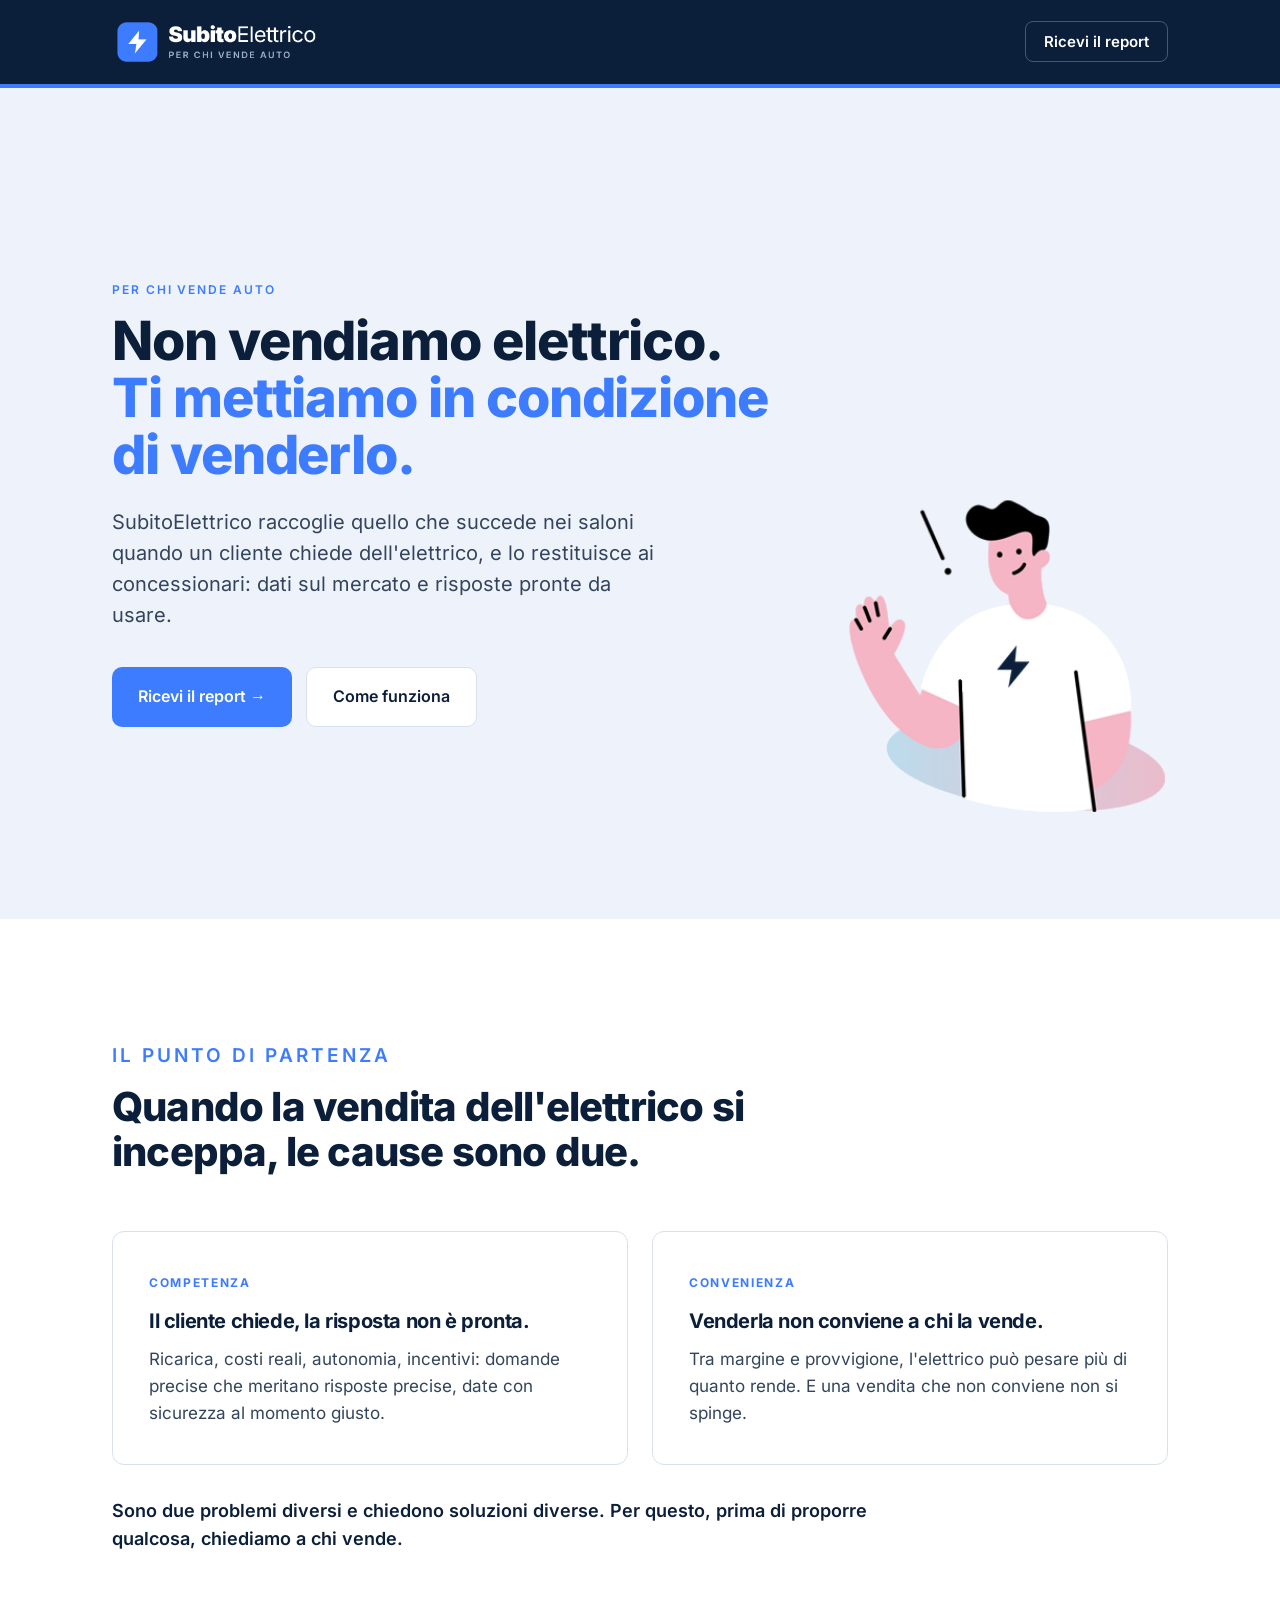
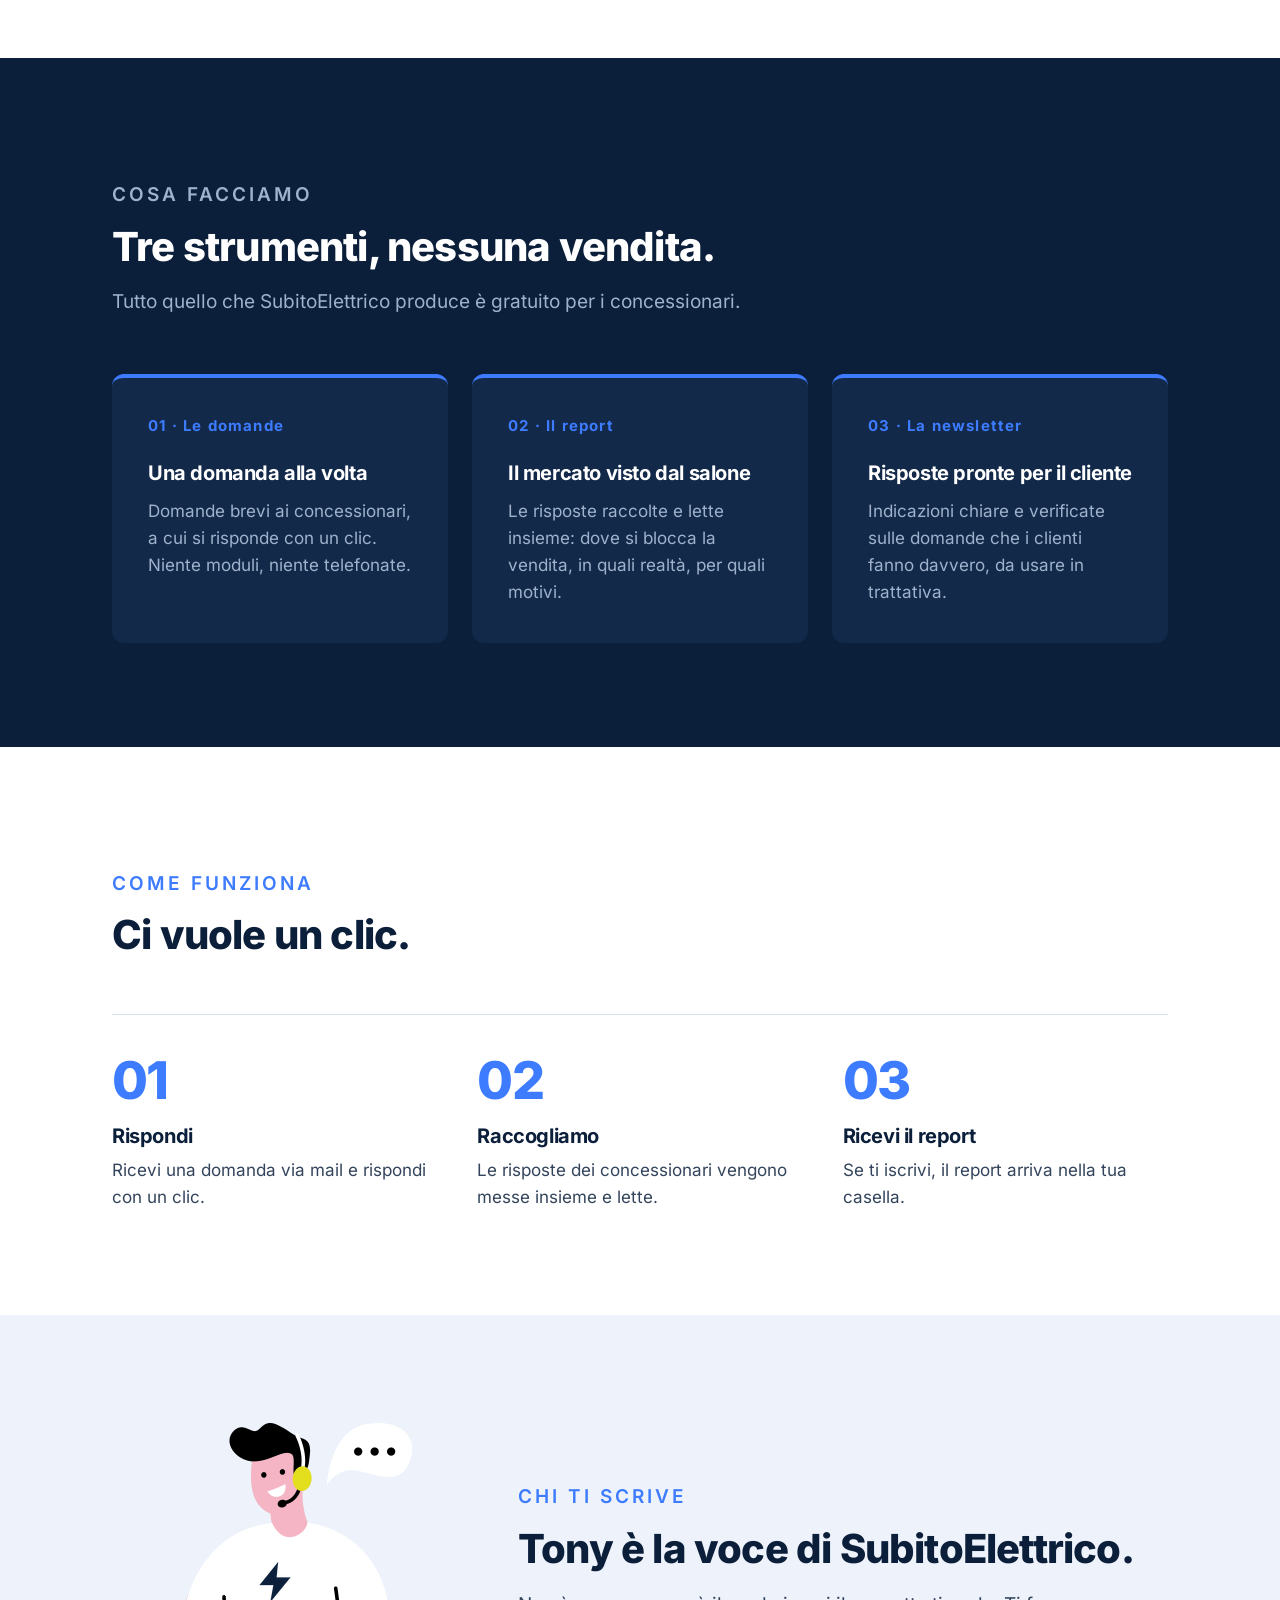
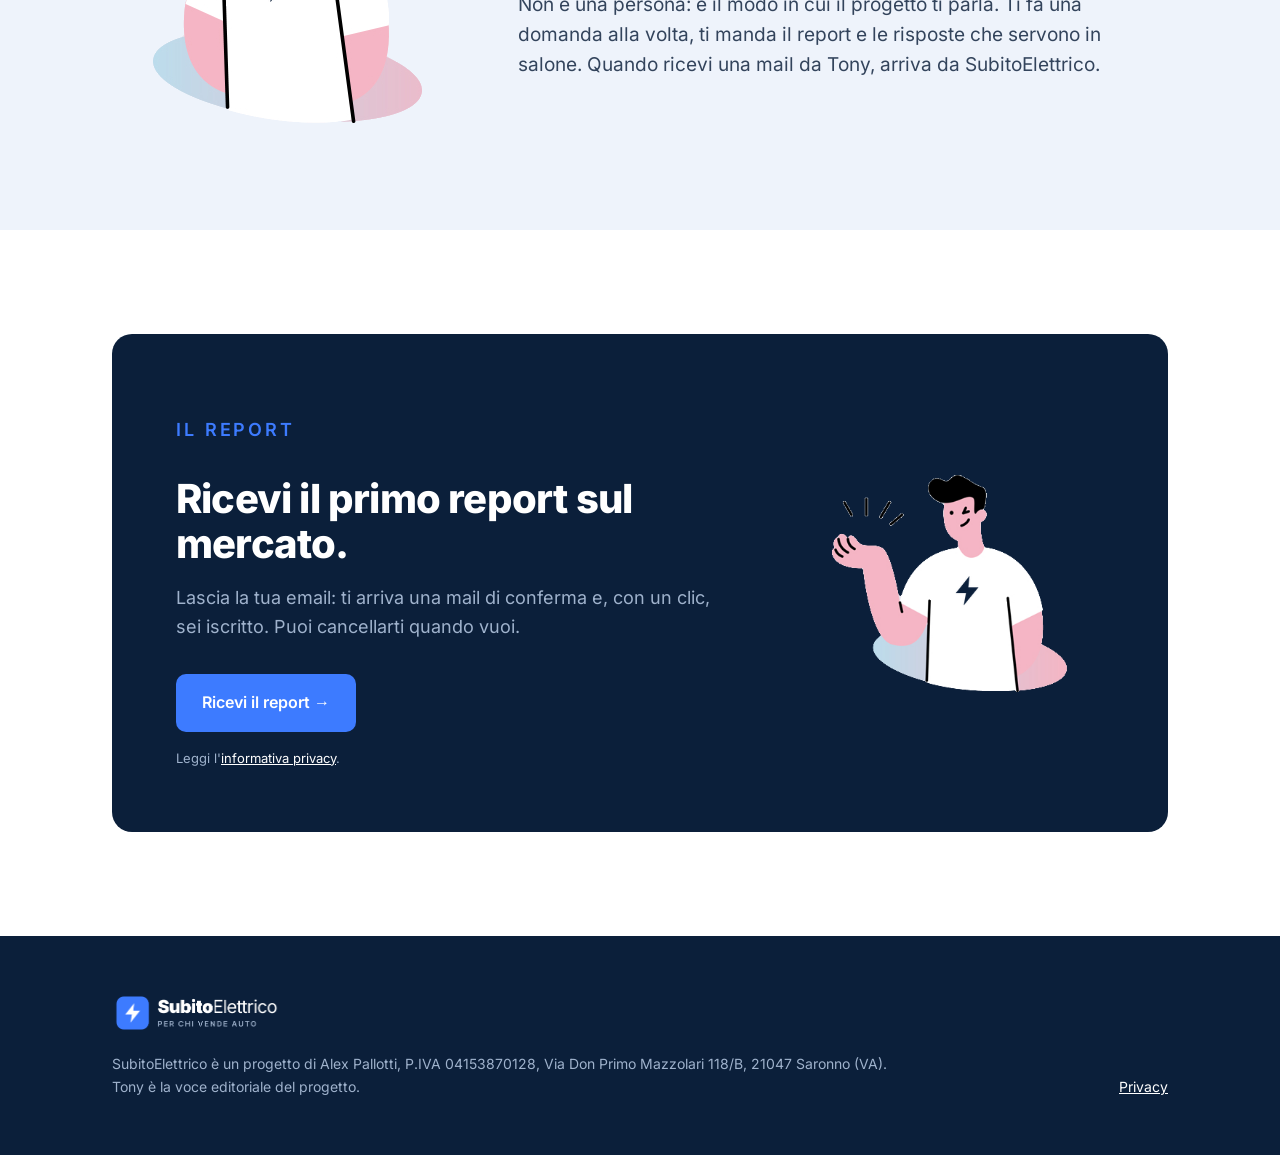
==== index.html @ 3e887863 "Sito vetrina subitoelettrico.it: home e privacy" ====
<!doctype html>
<html lang="it">
<head>
<meta charset="utf-8">
<meta name="viewport" content="width=device-width, initial-scale=1">
<title>SubitoElettrico - Per chi vende auto</title>
<meta name="description" content="SubitoElettrico aiuta i concessionari a vendere l'auto elettrica: report sul mercato costruiti con le risposte di chi vende e risposte pronte da dare al cliente.">
<meta property="og:title" content="SubitoElettrico - Per chi vende auto">
<meta property="og:description" content="Non vendiamo elettrico. Ti mettiamo in condizione di venderlo.">
<meta property="og:type" content="website">
<meta property="og:url" content="https://subitoelettrico.it/">
<meta property="og:locale" content="it_IT">
<link rel="canonical" href="https://subitoelettrico.it/">
<link rel="icon" href="assets/img/favicon.svg" type="image/svg+xml">
<link rel="preload" href="assets/fonts/inter-latin-var.woff2" as="font" type="font/woff2" crossorigin>
<link rel="stylesheet" href="assets/style.css">
</head>
<body>

<header class="site-header">
  <div class="wrap">
    <a href="./" aria-label="SubitoElettrico, home"><img src="assets/img/logo-subitoelettrico.png" alt="SubitoElettrico - per chi vende auto" width="231" height="56"></a>
    <nav><a href="#report">Ricevi il report</a></nav>
  </div>
</header>

<main>

<section class="hero" aria-labelledby="hero-title">
  <div class="wrap">
    <div class="hero-copy">
      <p class="eyebrow">Per chi vende auto</p>
      <h1 id="hero-title">Non vendiamo elettrico.<br><span class="accent">Ti mettiamo in condizione di venderlo.</span></h1>
      <p class="lead">SubitoElettrico raccoglie quello che succede nei saloni quando un cliente chiede dell'elettrico, e lo restituisce ai concessionari: dati sul mercato e risposte pronte da usare.</p>
      <div class="actions">
        <a class="btn btn-primary" href="#report">Ricevi il report &rarr;</a>
        <a class="btn btn-ghost" href="#come-funziona">Come funziona</a>
      </div>
    </div>
    <img class="hero-tony" src="assets/img/tony-benvenuto.png" alt="Tony, la voce di SubitoElettrico, saluta" width="309" height="305">
  </div>
</section>

<section aria-labelledby="problema-title">
  <div class="wrap">
    <div class="section-head">
      <p class="eyebrow">Il punto di partenza</p>
      <h2 id="problema-title">Quando la vendita dell'elettrico si inceppa, le cause sono due.</h2>
    </div>
    <div class="grid-2">
      <article class="card">
        <span class="tag">Competenza</span>
        <h3>Il cliente chiede, la risposta non è pronta.</h3>
        <p>Ricarica, costi reali, autonomia, incentivi: domande precise che meritano risposte precise, date con sicurezza al momento giusto.</p>
      </article>
      <article class="card">
        <span class="tag">Convenienza</span>
        <h3>Venderla non conviene a chi la vende.</h3>
        <p>Tra margine e provvigione, l'elettrico può pesare più di quanto rende. E una vendita che non conviene non si spinge.</p>
      </article>
    </div>
    <p class="note">Sono due problemi diversi e chiedono soluzioni diverse. Per questo, prima di proporre qualcosa, chiediamo a chi vende.</p>
  </div>
</section>

<section class="dark" aria-labelledby="cosa-title">
  <div class="wrap">
    <div class="section-head">
      <p class="eyebrow">Cosa facciamo</p>
      <h2 id="cosa-title">Tre strumenti, nessuna vendita.</h2>
      <p>Tutto quello che SubitoElettrico produce è gratuito per i concessionari.</p>
    </div>
    <div class="grid-3">
      <article class="feature">
        <div class="num">01 &middot; Le domande</div>
        <h3>Una domanda alla volta</h3>
        <p>Domande brevi ai concessionari, a cui si risponde con un clic. Niente moduli, niente telefonate.</p>
      </article>
      <article class="feature">
        <div class="num">02 &middot; Il report</div>
        <h3>Il mercato visto dal salone</h3>
        <p>Le risposte raccolte e lette insieme: dove si blocca la vendita, in quali realtà, per quali motivi.</p>
      </article>
      <article class="feature">
        <div class="num">03 &middot; La newsletter</div>
        <h3>Risposte pronte per il cliente</h3>
        <p>Indicazioni chiare e verificate sulle domande che i clienti fanno davvero, da usare in trattativa.</p>
      </article>
    </div>
  </div>
</section>

<section id="come-funziona" aria-labelledby="come-title">
  <div class="wrap">
    <div class="section-head">
      <p class="eyebrow">Come funziona</p>
      <h2 id="come-title">Ci vuole un clic.</h2>
    </div>
    <div class="steps">
      <div class="step"><div class="n">01</div><h3>Rispondi</h3><p>Ricevi una domanda via mail e rispondi con un clic.</p></div>
      <div class="step"><div class="n">02</div><h3>Raccogliamo</h3><p>Le risposte dei concessionari vengono messe insieme e lette.</p></div>
      <div class="step"><div class="n">03</div><h3>Ricevi il report</h3><p>Se ti iscrivi, il report arriva nella tua casella.</p></div>
    </div>
  </div>
</section>

<section class="tony" aria-labelledby="tony-title">
  <div class="wrap">
    <img src="assets/img/tony-help.png" alt="Tony con la cuffia, pronto a rispondere" width="276" height="307">
    <div>
      <p class="eyebrow">Chi ti scrive</p>
      <h2 id="tony-title">Tony è la voce di SubitoElettrico.</h2>
      <p>Non è una persona: è il modo in cui il progetto ti parla. Ti fa una domanda alla volta, ti manda il report e le risposte che servono in salone. Quando ricevi una mail da Tony, arriva da SubitoElettrico.</p>
    </div>
  </div>
</section>

<section id="report" class="cta" aria-labelledby="cta-title">
  <div class="wrap">
    <div class="cta-box">
      <div>
        <p class="eyebrow">Il report</p>
        <h2 id="cta-title">Ricevi il primo report sul mercato.</h2>
        <p>Lascia la tua email: ti arriva una mail di conferma e, con un clic, sei iscritto. Puoi cancellarti quando vuoi.</p>
        <a class="btn btn-primary" href="https://e0fe6896.sibforms.com/serve/[base64]" rel="noopener">Ricevi il report &rarr;</a>
        <p class="small">Leggi l'<a href="privacy/">informativa privacy</a>.</p>
      </div>
      <img src="assets/img/tony-dare.png" alt="Tony consegna il report" width="330" height="305">
    </div>
  </div>
</section>

</main>

<footer class="site-footer">
  <div class="wrap">
    <div>
      <img src="assets/img/logo-subitoelettrico.png" alt="SubitoElettrico" width="231" height="56">
      <p>SubitoElettrico è un progetto di Alex Pallotti, P.IVA 04153870128, Via Don Primo Mazzolari 118/B, 21047 Saronno (VA).<br>Tony è la voce editoriale del progetto.</p>
    </div>
    <nav aria-label="Note legali"><a href="privacy/">Privacy</a></nav>
  </div>
</footer>

</body>
</html>
---- assets/style.css ----
@font-face{font-family:"Inter";src:url("fonts/inter-latin-var.woff2") format("woff2");font-weight:100 900;font-style:normal;font-display:swap}
:root{
  --navy:#0B1F3A;--navy-2:#13294A;--blue:#3D7BFF;--blue-soft:#EEF3FB;--ink:#0B1F3A;--text:#33445C;--muted:#5E6F86;--line:#D9E1EC;--bg:#FFFFFF;--on-dark:#9FB2CC;
  --max:1120px;--r:12px
}
*{box-sizing:border-box}
html{scroll-behavior:smooth}
body{margin:0;background:var(--bg);color:var(--text);font-family:Inter,-apple-system,"Segoe UI",Helvetica,Arial,sans-serif;font-size:17px;line-height:1.6;-webkit-font-smoothing:antialiased}
img{max-width:100%;height:auto;display:block}
a{color:inherit}
.wrap{max-width:var(--max);margin:0 auto;padding:0 32px}
.eyebrow{font-size:12px;font-weight:600;letter-spacing:.16em;text-transform:uppercase;color:var(--blue);margin:0 0 14px}
h1,h2,h3{color:var(--ink);margin:0;letter-spacing:-.02em}
h1{font-size:clamp(34px,4.4vw,54px);line-height:1.05;font-weight:800}
h2{font-size:clamp(28px,3.4vw,40px);line-height:1.12;font-weight:800}
h3{font-size:20px;line-height:1.3;font-weight:700}
p{margin:0}
.btn{display:inline-flex;align-items:center;gap:10px;padding:16px 26px;border-radius:10px;font-weight:600;font-size:16px;text-decoration:none;transition:transform .15s ease,background .15s ease}
.btn:hover{transform:translateY(-1px)}
.btn-primary{background:var(--blue);color:#fff}
.btn-primary:hover{background:#2F6BF0}
.btn-ghost{color:var(--ink);border:1px solid var(--line);background:#fff}
.btn:focus-visible,a:focus-visible{outline:3px solid var(--blue);outline-offset:3px}

/* header */
.site-header{background:var(--navy);border-bottom:4px solid var(--blue)}
.site-header .wrap{display:flex;align-items:center;justify-content:space-between;height:84px}
.site-header img{width:210px}
.site-header nav a{color:#fff;text-decoration:none;font-size:15px;font-weight:600;padding:10px 18px;border:1px solid rgba(255,255,255,.25);border-radius:8px}
.site-header nav a:hover{border-color:#fff}

/* hero */
.hero{background:var(--blue-soft);overflow:hidden}
.hero .wrap{display:grid;grid-template-columns:1.5fr .7fr;align-items:end;gap:40px;padding-top:88px}
.hero-copy{padding-bottom:88px}
.hero h1 .accent{color:var(--blue)}
.hero .lead{font-size:20px;line-height:1.55;color:var(--text);max-width:560px;margin:24px 0 36px}
.hero .actions{display:flex;gap:14px;flex-wrap:wrap}
.hero-tony{justify-self:center;width:100%;max-width:330px}

/* sections */
section{padding:104px 0}
.section-head{max-width:700px;margin-bottom:56px}
.section-head p{margin-top:18px;font-size:19px}

/* problema */
.grid-2{display:grid;grid-template-columns:1fr 1fr;gap:24px}
.card{border:1px solid var(--line);border-radius:var(--r);padding:36px;background:#fff}
.card .tag{display:inline-block;font-size:12px;font-weight:700;letter-spacing:.14em;text-transform:uppercase;color:var(--blue);margin-bottom:16px}
.card h3{margin-bottom:12px}
.note{margin-top:32px;font-size:18px;color:var(--ink);font-weight:600;max-width:760px}

/* cosa facciamo */
.dark{background:var(--navy);color:var(--on-dark)}
.dark h2,.dark h3{color:#fff}
.dark .section-head p{color:var(--on-dark)}
.grid-3{display:grid;grid-template-columns:repeat(3,1fr);gap:24px}
.feature{background:var(--navy-2);border-radius:var(--r);padding:36px;border-top:4px solid var(--blue)}
.feature .num{font-size:15px;font-weight:700;color:var(--blue);margin-bottom:22px;letter-spacing:.08em}
.feature h3{margin-bottom:12px}

/* come funziona */
.steps{display:grid;grid-template-columns:repeat(3,1fr);gap:40px;border-top:1px solid var(--line);padding-top:40px}
.step .n{font-size:52px;line-height:1;font-weight:800;color:var(--blue);letter-spacing:-.03em;margin-bottom:16px}
.step h3{margin-bottom:8px}

/* tony */
.tony{background:var(--blue-soft)}
.tony .wrap{display:grid;grid-template-columns:.7fr 1.3fr;gap:56px;align-items:center}
.tony img{max-width:300px;justify-self:center}
.tony p{font-size:19px;margin-top:18px;max-width:620px}

/* cta */
.cta{text-align:left}
.cta-box{background:var(--navy);border-radius:20px;padding:64px;display:grid;grid-template-columns:1.3fr .7fr;gap:40px;align-items:center;color:var(--on-dark)}
.cta-box h2{color:#fff}
.cta-box p{margin:18px 0 32px;font-size:18px;max-width:560px}
.cta-box .small{font-size:13px;margin:16px 0 0}
.cta-box .small a{color:#fff}
.cta-box img{max-width:240px;justify-self:center}

/* footer */
.site-footer{background:var(--navy);color:var(--on-dark);font-size:14px;line-height:1.7;padding:56px 0}
.site-footer .wrap{display:grid;grid-template-columns:1fr auto;gap:32px;align-items:end}
.site-footer img{width:170px;margin-bottom:18px}
.site-footer a{color:#fff}
.site-footer nav{display:flex;gap:22px}

/* privacy page */
.legal{padding:72px 0 104px}
.legal .wrap{max-width:780px}
.legal h1{font-size:clamp(32px,4vw,44px);margin-bottom:28px}
.legal h2{font-size:22px;margin:40px 0 12px}
.legal p,.legal li{margin:0 0 12px}

@media (max-width:900px){
  .wrap{padding:0 22px}
  section{padding:72px 0}
  .hero .wrap{grid-template-columns:1fr;padding-top:56px;gap:8px}
  .hero-copy{padding-bottom:16px}
  .hero-tony{max-width:220px}
  .grid-2,.grid-3,.steps{grid-template-columns:1fr}
  .tony .wrap{grid-template-columns:1fr;gap:24px}
  .tony img{max-width:200px}
  .cta-box{grid-template-columns:1fr;padding:40px 28px}
  .cta-box img{display:none}
  .site-header .wrap{height:72px}
  .site-header img{width:170px}
  .site-footer .wrap{grid-template-columns:1fr}
}
@media (max-width:420px){
  .site-header nav a{padding:8px 12px;font-size:14px}
  .site-header img{width:150px}
}
@media (prefers-reduced-motion:reduce){html{scroll-behavior:auto}.btn{transition:none}}
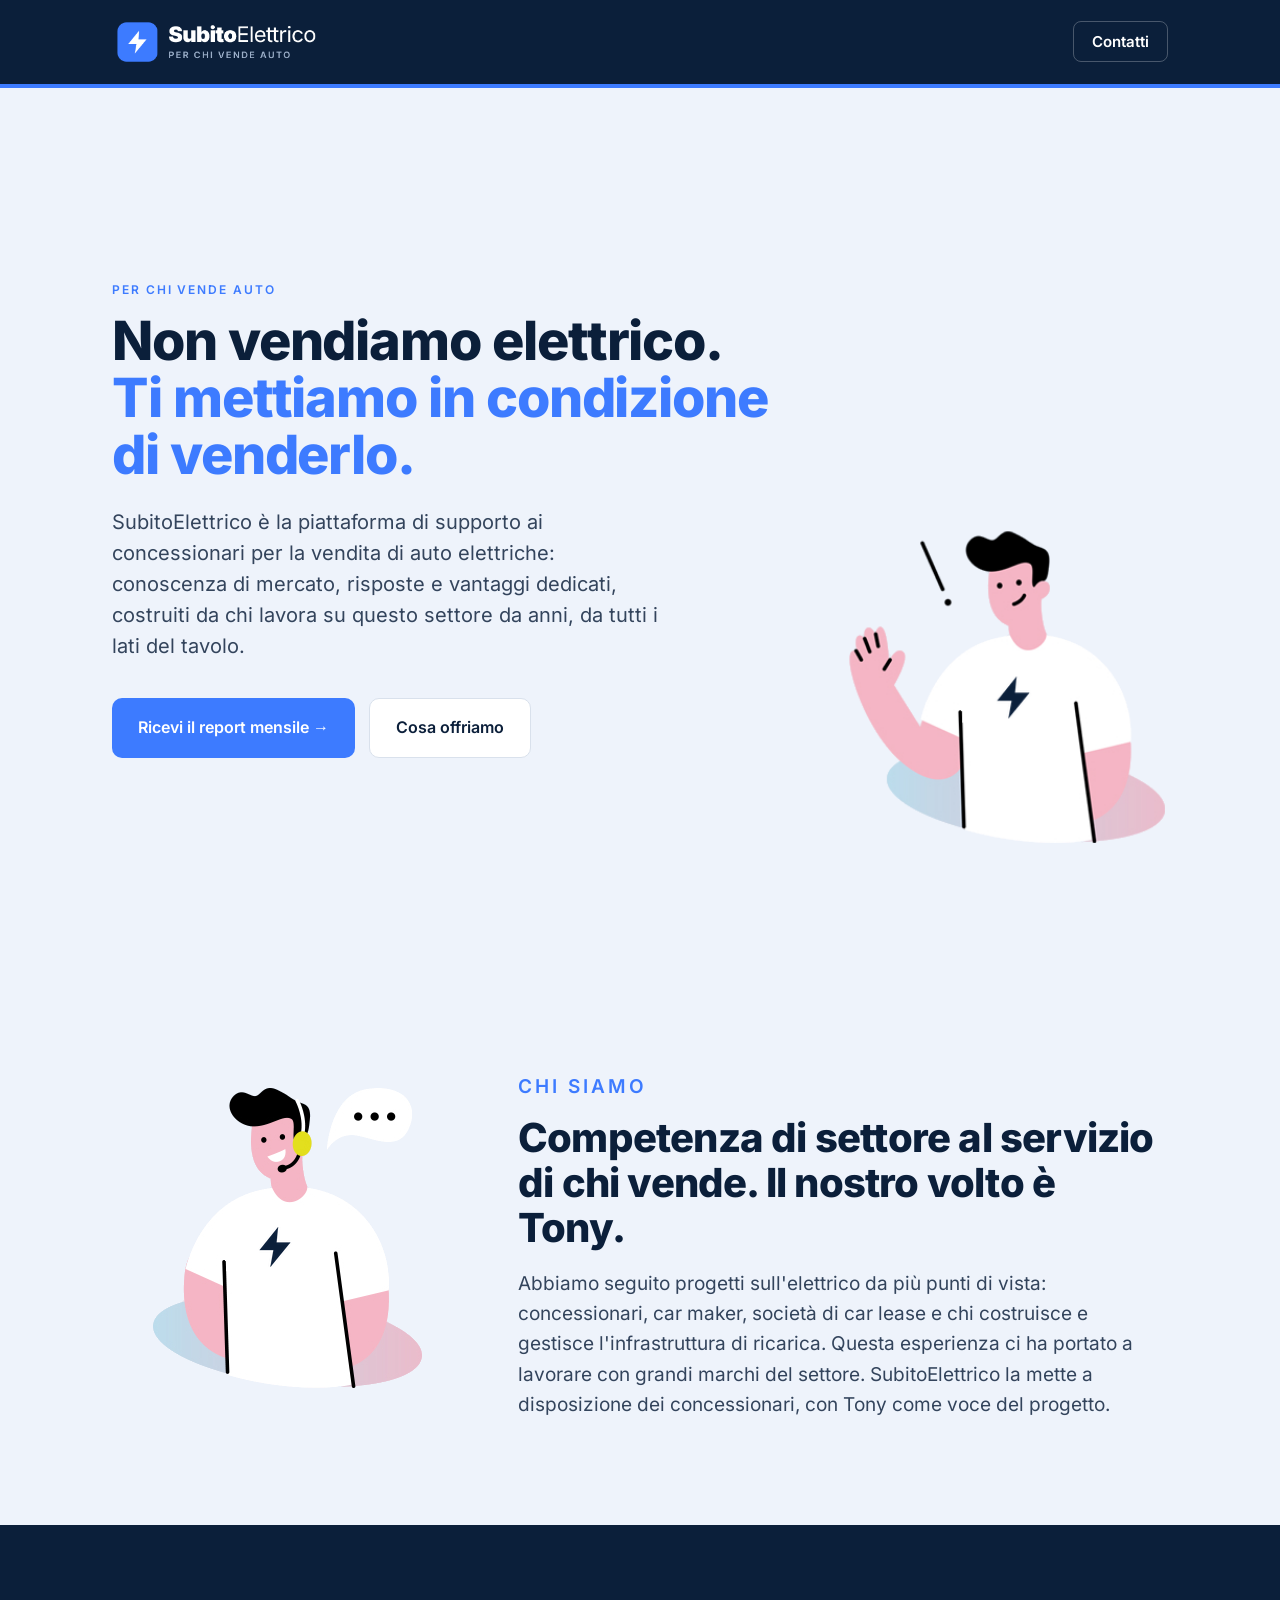
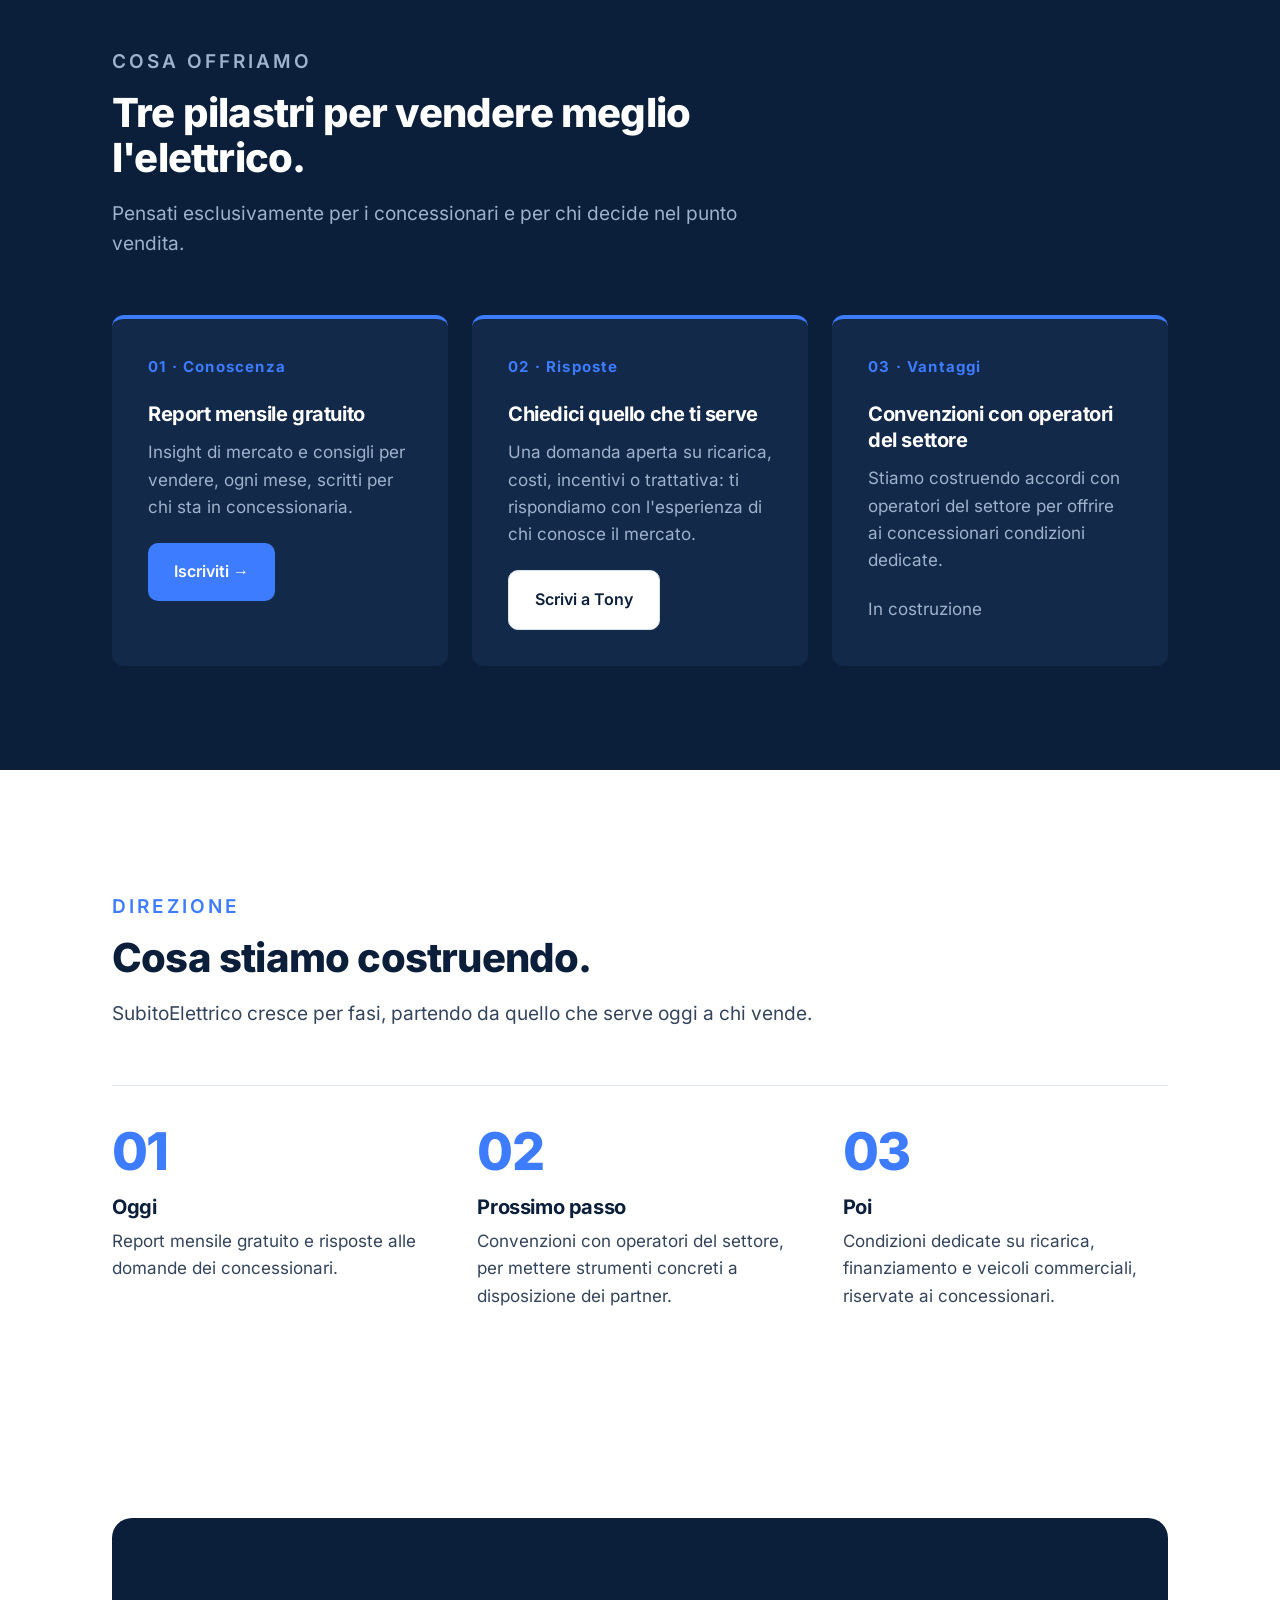
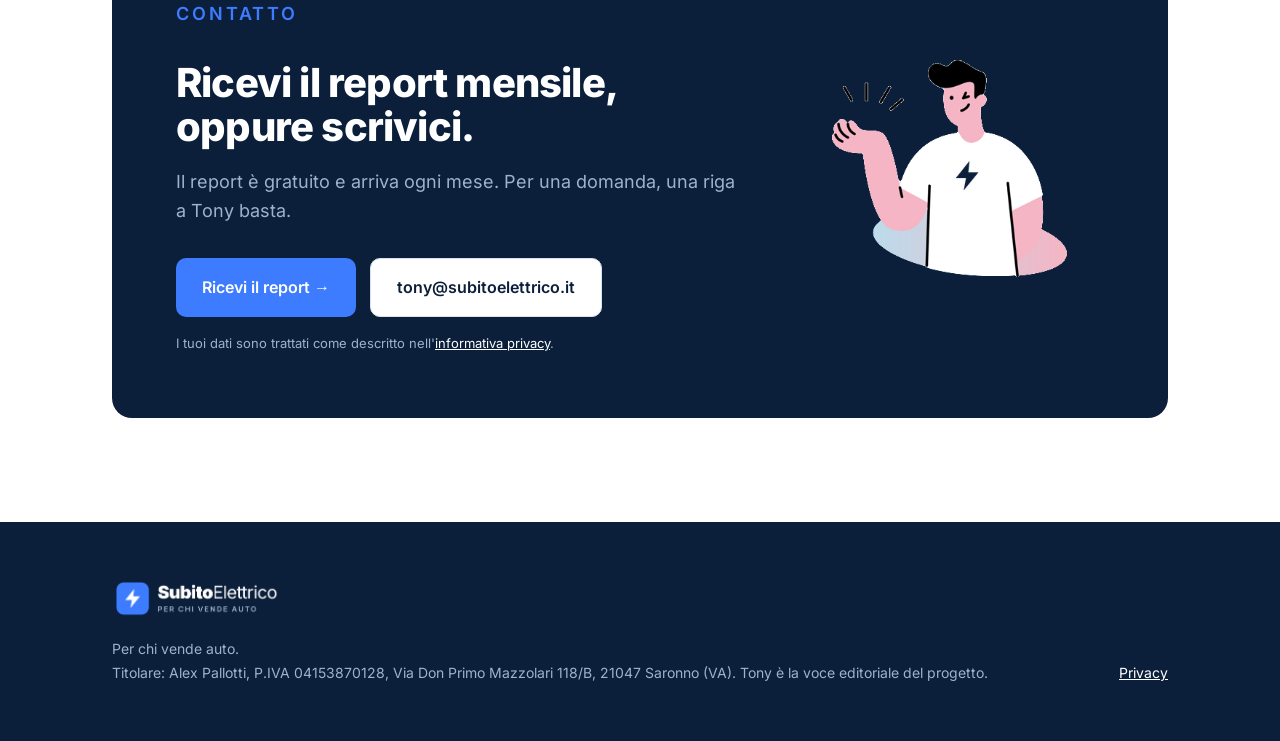
==== commit 83d0f89f: "Add files via upload" ====
--- a/index.html
+++ b/index.html
@@ -4,7 +4,7 @@
 <meta charset="utf-8">
 <meta name="viewport" content="width=device-width, initial-scale=1">
 <title>SubitoElettrico - Per chi vende auto</title>
-<meta name="description" content="SubitoElettrico aiuta i concessionari a vendere l'auto elettrica: report sul mercato costruiti con le risposte di chi vende e risposte pronte da dare al cliente.">
+<meta name="description" content="Piattaforma di supporto ai concessionari per vendere auto elettriche: report mensile gratuito, risposte alle domande aperte e vantaggi dedicati.">
 <meta property="og:title" content="SubitoElettrico - Per chi vende auto">
 <meta property="og:description" content="Non vendiamo elettrico. Ti mettiamo in condizione di venderlo.">
 <meta property="og:type" content="website">
@@ -20,7 +20,7 @@
 <header class="site-header">
   <div class="wrap">
     <a href="./" aria-label="SubitoElettrico, home"><img src="assets/img/logo-subitoelettrico.png" alt="SubitoElettrico - per chi vende auto" width="231" height="56"></a>
-    <nav><a href="#report">Ricevi il report</a></nav>
+    <nav><a href="#contatto">Contatti</a></nav>
   </div>
 </header>
 
@@ -31,101 +31,86 @@
     <div class="hero-copy">
       <p class="eyebrow">Per chi vende auto</p>
       <h1 id="hero-title">Non vendiamo elettrico.<br><span class="accent">Ti mettiamo in condizione di venderlo.</span></h1>
-      <p class="lead">SubitoElettrico raccoglie quello che succede nei saloni quando un cliente chiede dell'elettrico, e lo restituisce ai concessionari: dati sul mercato e risposte pronte da usare.</p>
+      <p class="lead">SubitoElettrico è la piattaforma di supporto ai concessionari per la vendita di auto elettriche: conoscenza di mercato, risposte e vantaggi dedicati, costruiti da chi lavora su questo settore da anni, da tutti i lati del tavolo.</p>
       <div class="actions">
-        <a class="btn btn-primary" href="#report">Ricevi il report &rarr;</a>
-        <a class="btn btn-ghost" href="#come-funziona">Come funziona</a>
+        <a class="btn btn-primary" href="https://e0fe6896.sibforms.com/serve/[base64]" rel="noopener">Ricevi il report mensile &rarr;</a>
+        <a class="btn btn-ghost" href="#cosa-offriamo">Cosa offriamo</a>
       </div>
     </div>
     <img class="hero-tony" src="assets/img/tony-benvenuto.png" alt="Tony, la voce di SubitoElettrico, saluta" width="309" height="305">
   </div>
 </section>
 
-<section aria-labelledby="problema-title">
+<section id="chi-siamo" class="tony" aria-labelledby="tony-title">
   <div class="wrap">
-    <div class="section-head">
-      <p class="eyebrow">Il punto di partenza</p>
-      <h2 id="problema-title">Quando la vendita dell'elettrico si inceppa, le cause sono due.</h2>
+    <img src="assets/img/tony-help.png" alt="Tony con la cuffia, pronto ad aiutare" width="276" height="307">
+    <div>
+      <p class="eyebrow">Chi siamo</p>
+      <h2 id="tony-title">Competenza di settore al servizio di chi vende. Il nostro volto è Tony.</h2>
+      <p>Abbiamo seguito progetti sull'elettrico da più punti di vista: concessionari, car maker, società di car lease e chi costruisce e gestisce l'infrastruttura di ricarica. Questa esperienza ci ha portato a lavorare con grandi marchi del settore. SubitoElettrico la mette a disposizione dei concessionari, con Tony come voce del progetto.</p>
     </div>
-    <div class="grid-2">
-      <article class="card">
-        <span class="tag">Competenza</span>
-        <h3>Il cliente chiede, la risposta non è pronta.</h3>
-        <p>Ricarica, costi reali, autonomia, incentivi: domande precise che meritano risposte precise, date con sicurezza al momento giusto.</p>
-      </article>
-      <article class="card">
-        <span class="tag">Convenienza</span>
-        <h3>Venderla non conviene a chi la vende.</h3>
-        <p>Tra margine e provvigione, l'elettrico può pesare più di quanto rende. E una vendita che non conviene non si spinge.</p>
-      </article>
-    </div>
-    <p class="note">Sono due problemi diversi e chiedono soluzioni diverse. Per questo, prima di proporre qualcosa, chiediamo a chi vende.</p>
   </div>
 </section>
 
-<section class="dark" aria-labelledby="cosa-title">
+<section class="dark" id="cosa-offriamo" aria-labelledby="cosa-title">
   <div class="wrap">
     <div class="section-head">
-      <p class="eyebrow">Cosa facciamo</p>
-      <h2 id="cosa-title">Tre strumenti, nessuna vendita.</h2>
-      <p>Tutto quello che SubitoElettrico produce è gratuito per i concessionari.</p>
+      <p class="eyebrow">Cosa offriamo</p>
+      <h2 id="cosa-title">Tre pilastri per vendere meglio l'elettrico.</h2>
+      <p>Pensati esclusivamente per i concessionari e per chi decide nel punto vendita.</p>
     </div>
     <div class="grid-3">
       <article class="feature">
-        <div class="num">01 &middot; Le domande</div>
-        <h3>Una domanda alla volta</h3>
-        <p>Domande brevi ai concessionari, a cui si risponde con un clic. Niente moduli, niente telefonate.</p>
+        <div class="num">01 &middot; Conoscenza</div>
+        <h3>Report mensile gratuito</h3>
+        <p>Insight di mercato e consigli per vendere, ogni mese, scritti per chi sta in concessionaria.</p>
+        <p style="margin-top:22px"><a class="btn btn-primary" href="https://e0fe6896.sibforms.com/serve/[base64]" rel="noopener">Iscriviti &rarr;</a></p>
       </article>
       <article class="feature">
-        <div class="num">02 &middot; Il report</div>
-        <h3>Il mercato visto dal salone</h3>
-        <p>Le risposte raccolte e lette insieme: dove si blocca la vendita, in quali realtà, per quali motivi.</p>
+        <div class="num">02 &middot; Risposte</div>
+        <h3>Chiedici quello che ti serve</h3>
+        <p>Una domanda aperta su ricarica, costi, incentivi o trattativa: ti rispondiamo con l'esperienza di chi conosce il mercato.</p>
+        <p style="margin-top:22px"><a class="btn btn-ghost" href="mailto:tony@subitoelettrico.it">Scrivi a Tony</a></p>
       </article>
       <article class="feature">
-        <div class="num">03 &middot; La newsletter</div>
-        <h3>Risposte pronte per il cliente</h3>
-        <p>Indicazioni chiare e verificate sulle domande che i clienti fanno davvero, da usare in trattativa.</p>
+        <div class="num">03 &middot; Vantaggi</div>
+        <h3>Convenzioni con operatori del settore</h3>
+        <p>Stiamo costruendo accordi con operatori del settore per offrire ai concessionari condizioni dedicate.</p>
+        <p style="margin-top:22px"><span class="badge">In costruzione</span></p>
       </article>
     </div>
   </div>
 </section>
 
-<section id="come-funziona" aria-labelledby="come-title">
+<section aria-labelledby="roadmap-title">
   <div class="wrap">
     <div class="section-head">
-      <p class="eyebrow">Come funziona</p>
-      <h2 id="come-title">Ci vuole un clic.</h2>
+      <p class="eyebrow">Direzione</p>
+      <h2 id="roadmap-title">Cosa stiamo costruendo.</h2>
+      <p>SubitoElettrico cresce per fasi, partendo da quello che serve oggi a chi vende.</p>
     </div>
     <div class="steps">
-      <div class="step"><div class="n">01</div><h3>Rispondi</h3><p>Ricevi una domanda via mail e rispondi con un clic.</p></div>
-      <div class="step"><div class="n">02</div><h3>Raccogliamo</h3><p>Le risposte dei concessionari vengono messe insieme e lette.</p></div>
-      <div class="step"><div class="n">03</div><h3>Ricevi il report</h3><p>Se ti iscrivi, il report arriva nella tua casella.</p></div>
+      <div class="step"><div class="n">01</div><h3>Oggi</h3><p>Report mensile gratuito e risposte alle domande dei concessionari.</p></div>
+      <div class="step"><div class="n">02</div><h3>Prossimo passo</h3><p>Convenzioni con operatori del settore, per mettere strumenti concreti a disposizione dei partner.</p></div>
+      <div class="step"><div class="n">03</div><h3>Poi</h3><p>Condizioni dedicate su ricarica, finanziamento e veicoli commerciali, riservate ai concessionari.</p></div>
     </div>
   </div>
 </section>
 
-<section class="tony" aria-labelledby="tony-title">
-  <div class="wrap">
-    <img src="assets/img/tony-help.png" alt="Tony con la cuffia, pronto a rispondere" width="276" height="307">
-    <div>
-      <p class="eyebrow">Chi ti scrive</p>
-      <h2 id="tony-title">Tony è la voce di SubitoElettrico.</h2>
-      <p>Non è una persona: è il modo in cui il progetto ti parla. Ti fa una domanda alla volta, ti manda il report e le risposte che servono in salone. Quando ricevi una mail da Tony, arriva da SubitoElettrico.</p>
-    </div>
-  </div>
-</section>
-
-<section id="report" class="cta" aria-labelledby="cta-title">
+<section id="contatto" class="cta" aria-labelledby="cta-title">
   <div class="wrap">
     <div class="cta-box">
       <div>
-        <p class="eyebrow">Il report</p>
-        <h2 id="cta-title">Ricevi il primo report sul mercato.</h2>
-        <p>Lascia la tua email: ti arriva una mail di conferma e, con un clic, sei iscritto. Puoi cancellarti quando vuoi.</p>
-        <a class="btn btn-primary" href="https://e0fe6896.sibforms.com/serve/[base64]" rel="noopener">Ricevi il report &rarr;</a>
-        <p class="small">Leggi l'<a href="privacy/">informativa privacy</a>.</p>
+        <p class="eyebrow">Contatto</p>
+        <h2 id="cta-title">Ricevi il report mensile, oppure scrivici.</h2>
+        <p>Il report è gratuito e arriva ogni mese. Per una domanda, una riga a Tony basta.</p>
+        <div class="actions" style="display:flex;gap:14px;flex-wrap:wrap">
+          <a class="btn btn-primary" href="https://e0fe6896.sibforms.com/serve/[base64]" rel="noopener">Ricevi il report &rarr;</a>
+          <a class="btn btn-ghost" href="mailto:tony@subitoelettrico.it">tony@subitoelettrico.it</a>
+        </div>
+        <p class="small">I tuoi dati sono trattati come descritto nell'<a href="privacy/">informativa privacy</a>.</p>
       </div>
-      <img src="assets/img/tony-dare.png" alt="Tony consegna il report" width="330" height="305">
+      <img src="assets/img/tony-dare.png" alt="Tony tende una mano" width="330" height="305">
     </div>
   </div>
 </section>
@@ -136,7 +121,8 @@
   <div class="wrap">
     <div>
       <img src="assets/img/logo-subitoelettrico.png" alt="SubitoElettrico" width="231" height="56">
-      <p>SubitoElettrico è un progetto di Alex Pallotti, P.IVA 04153870128, Via Don Primo Mazzolari 118/B, 21047 Saronno (VA).<br>Tony è la voce editoriale del progetto.</p>
+      <p class="payoff">Per chi vende auto.</p>
+      <p class="legal-line">Titolare: Alex Pallotti, P.IVA 04153870128, Via Don Primo Mazzolari 118/B, 21047 Saronno (VA). Tony è la voce editoriale del progetto.</p>
     </div>
     <nav aria-label="Note legali"><a href="privacy/">Privacy</a></nav>
   </div>
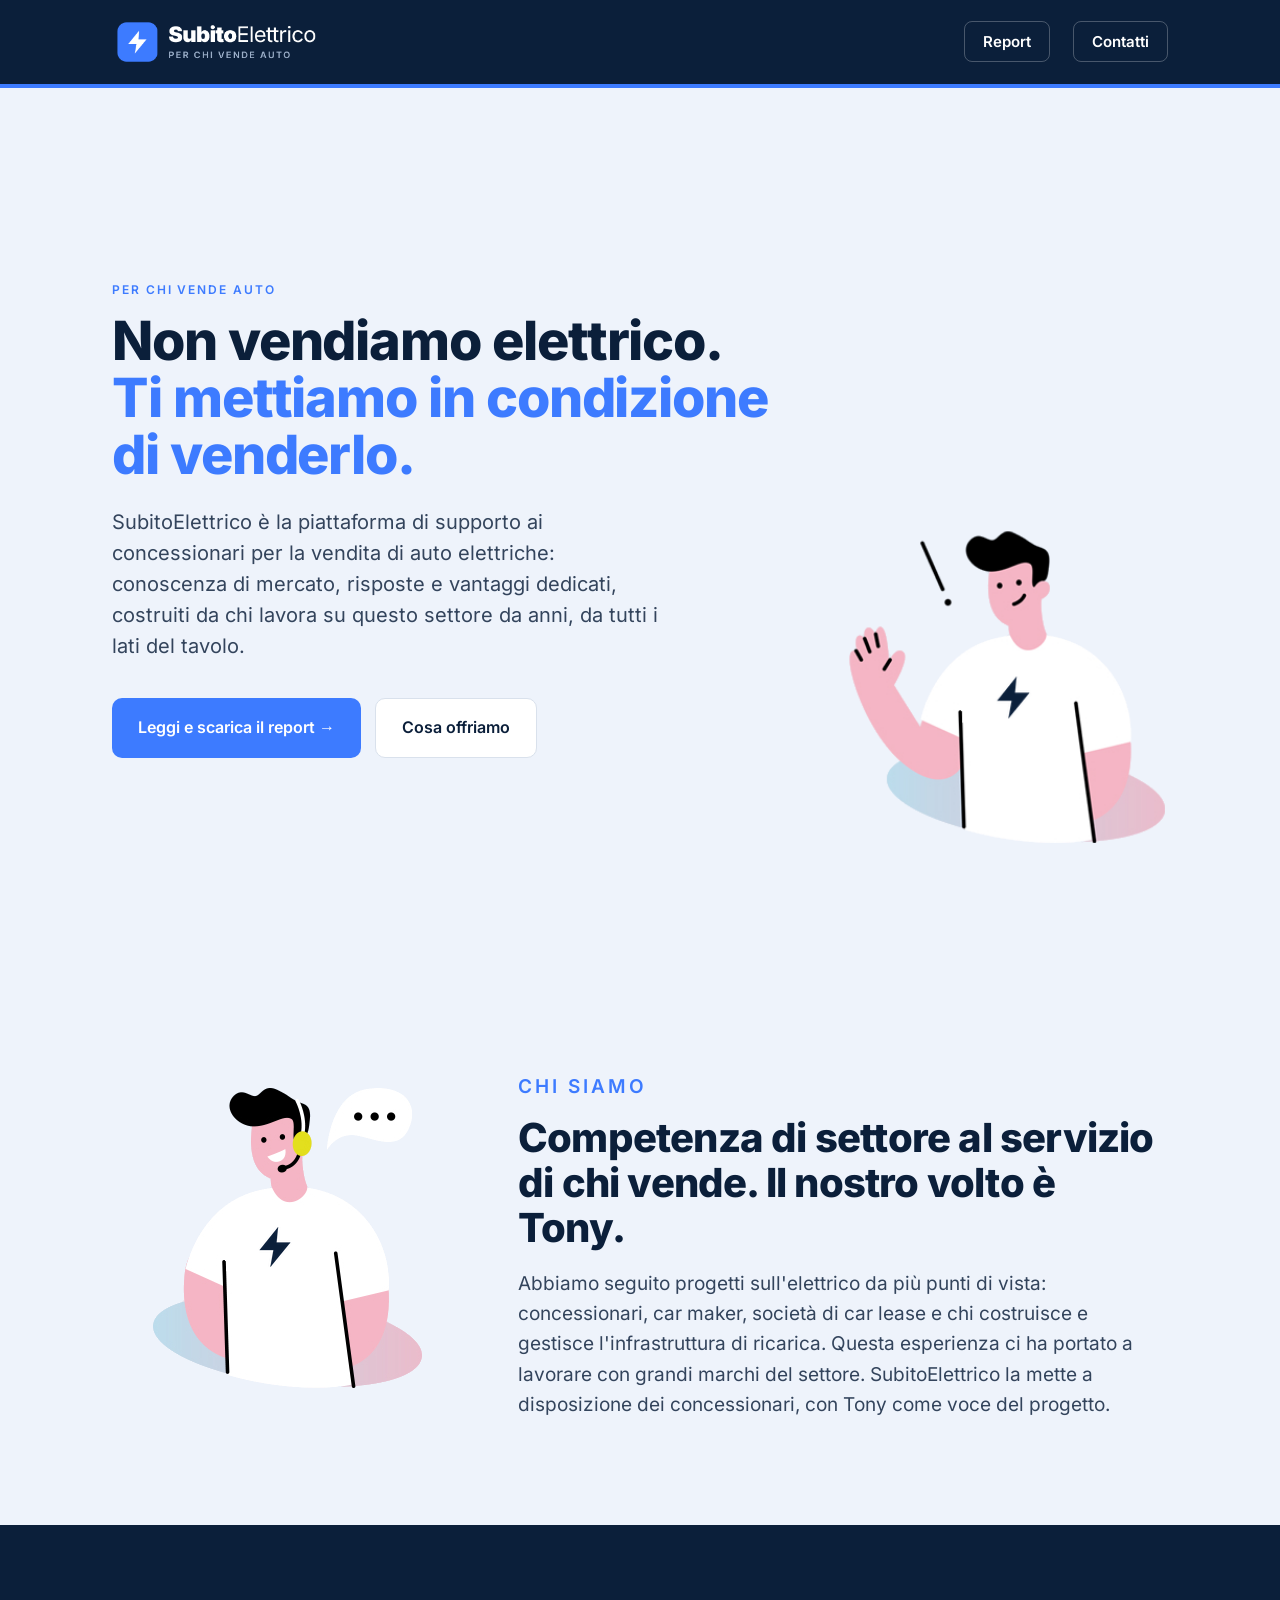
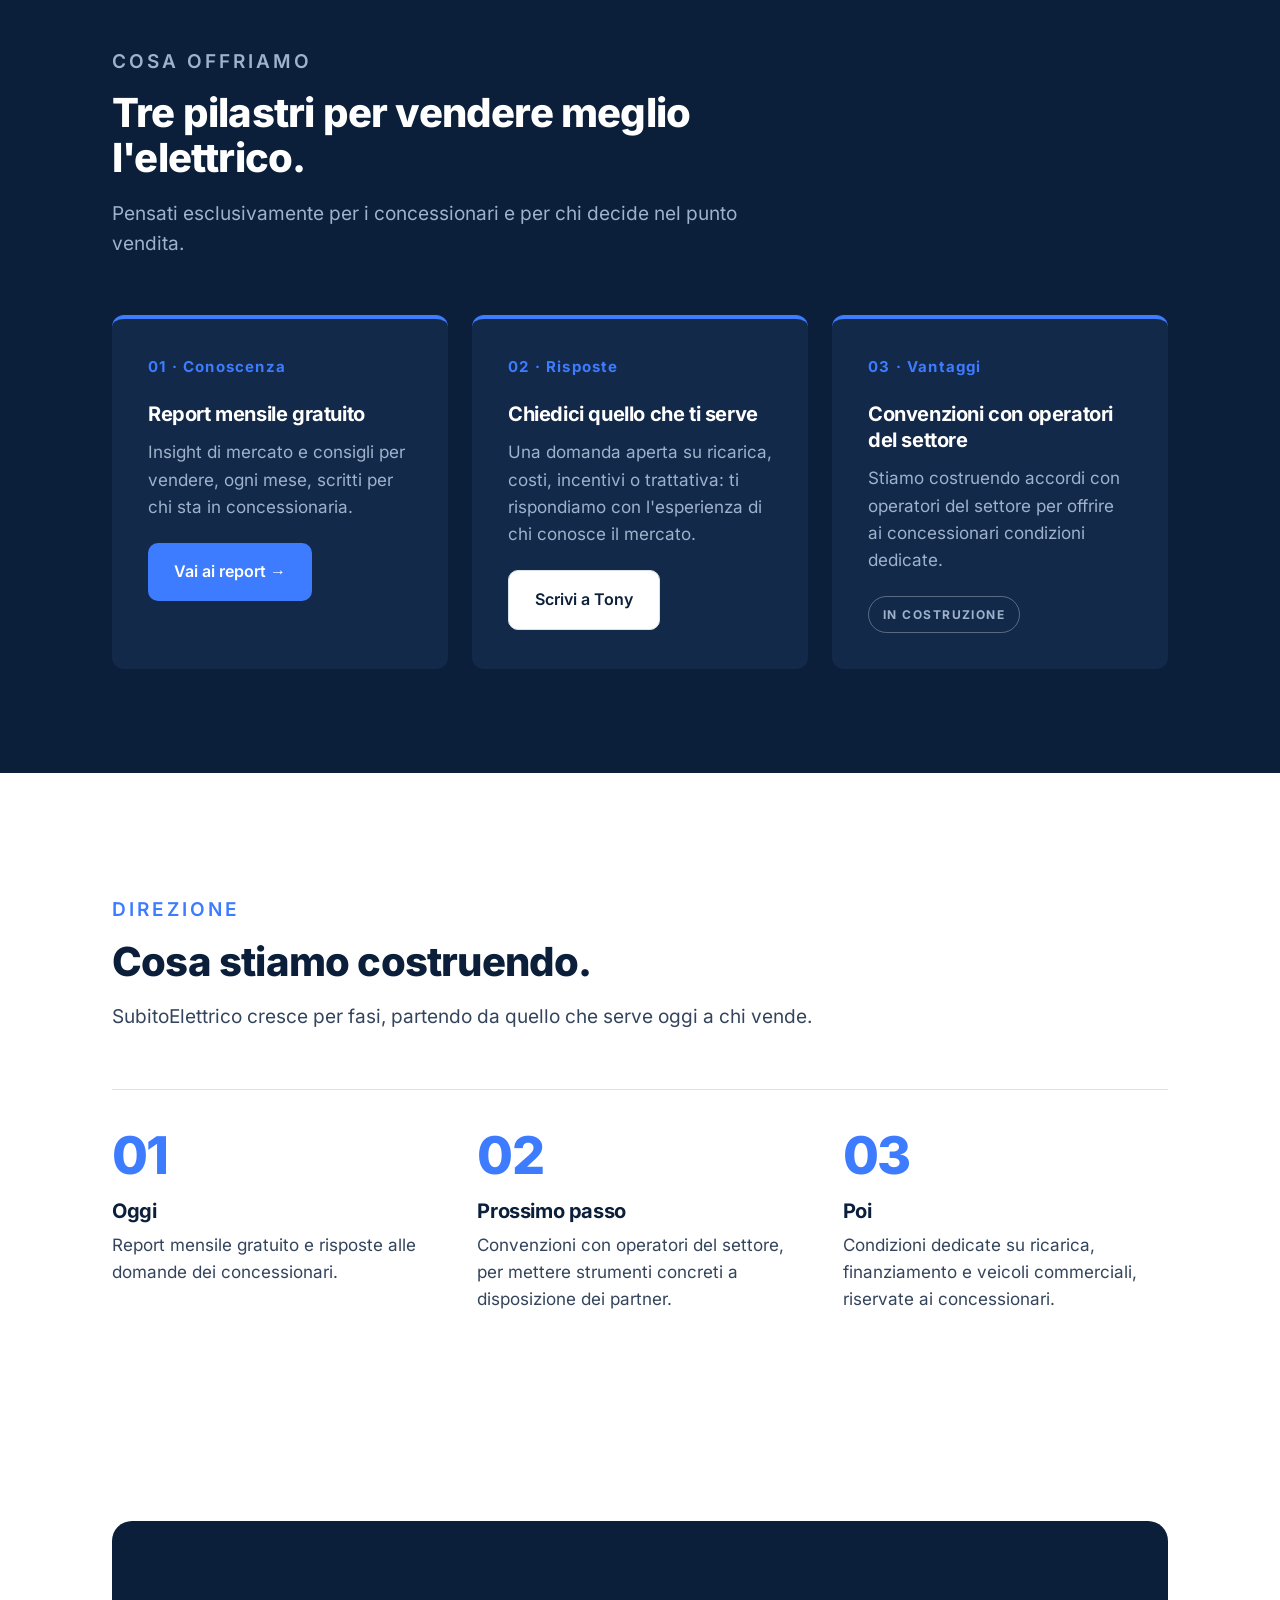
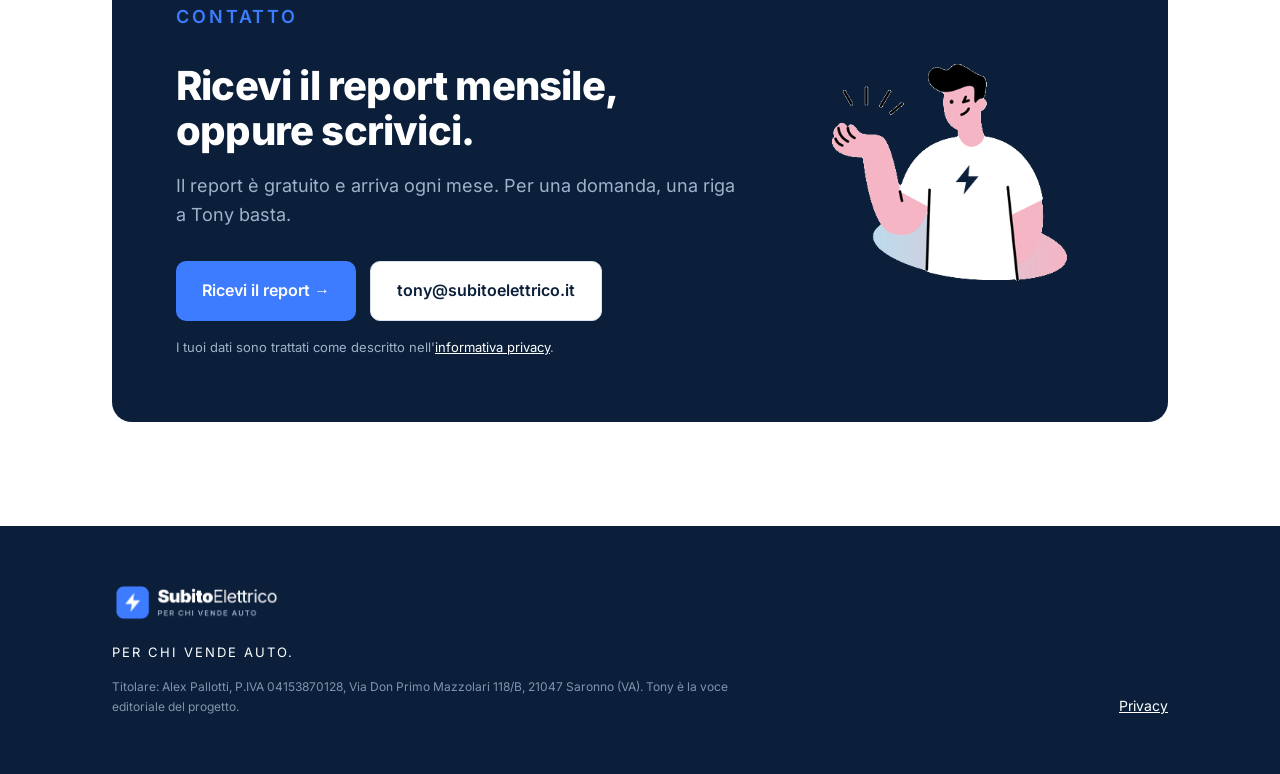
==== commit 6066a2b7: "Home: pulsanti verso archivio report, Umami" ====
--- a/index.html
+++ b/index.html
@@ -14,13 +14,15 @@
 <link rel="icon" href="assets/img/favicon.svg" type="image/svg+xml">
 <link rel="preload" href="assets/fonts/inter-latin-var.woff2" as="font" type="font/woff2" crossorigin>
 <link rel="stylesheet" href="assets/style.css">
+<style>.site-header nav a+a{margin-left:18px}</style>
+<script defer src="https://cloud.umami.is/script.js" data-website-id="0596ba2b-445c-493e-aaa9-b0ec2191fe0b" data-domains="subitoelettrico.it"></script>
 </head>
 <body>
 
 <header class="site-header">
   <div class="wrap">
     <a href="./" aria-label="SubitoElettrico, home"><img src="assets/img/logo-subitoelettrico.png" alt="SubitoElettrico - per chi vende auto" width="231" height="56"></a>
-    <nav><a href="#contatto">Contatti</a></nav>
+    <nav><a href="report/">Report</a> <a href="#contatto">Contatti</a></nav>
   </div>
 </header>
 
@@ -33,7 +35,7 @@
       <h1 id="hero-title">Non vendiamo elettrico.<br><span class="accent">Ti mettiamo in condizione di venderlo.</span></h1>
       <p class="lead">SubitoElettrico è la piattaforma di supporto ai concessionari per la vendita di auto elettriche: conoscenza di mercato, risposte e vantaggi dedicati, costruiti da chi lavora su questo settore da anni, da tutti i lati del tavolo.</p>
       <div class="actions">
-        <a class="btn btn-primary" href="https://e0fe6896.sibforms.com/serve/[base64]" rel="noopener">Ricevi il report mensile &rarr;</a>
+        <a class="btn btn-primary" href="report/">Leggi e scarica il report &rarr;</a>
         <a class="btn btn-ghost" href="#cosa-offriamo">Cosa offriamo</a>
       </div>
     </div>
@@ -64,7 +66,7 @@
         <div class="num">01 &middot; Conoscenza</div>
         <h3>Report mensile gratuito</h3>
         <p>Insight di mercato e consigli per vendere, ogni mese, scritti per chi sta in concessionaria.</p>
-        <p style="margin-top:22px"><a class="btn btn-primary" href="https://e0fe6896.sibforms.com/serve/[base64]" rel="noopener">Iscriviti &rarr;</a></p>
+        <p style="margin-top:22px"><a class="btn btn-primary" href="report/">Vai ai report &rarr;</a></p>
       </article>
       <article class="feature">
         <div class="num">02 &middot; Risposte</div>
@@ -105,7 +107,7 @@
         <h2 id="cta-title">Ricevi il report mensile, oppure scrivici.</h2>
         <p>Il report è gratuito e arriva ogni mese. Per una domanda, una riga a Tony basta.</p>
         <div class="actions" style="display:flex;gap:14px;flex-wrap:wrap">
-          <a class="btn btn-primary" href="https://e0fe6896.sibforms.com/serve/[base64]" rel="noopener">Ricevi il report &rarr;</a>
+          <a class="btn btn-primary" href="report/">Ricevi il report &rarr;</a>
           <a class="btn btn-ghost" href="mailto:tony@subitoelettrico.it">tony@subitoelettrico.it</a>
         </div>
         <p class="small">I tuoi dati sono trattati come descritto nell'<a href="privacy/">informativa privacy</a>.</p>
--- a/assets/style.css
+++ b/assets/style.css
@@ -54,6 +54,7 @@
 .dark{background:var(--navy);color:var(--on-dark)}
 .dark h2,.dark h3{color:#fff}
 .dark .section-head p{color:var(--on-dark)}
+.grid-3 .card{padding:30px}
 .grid-3{display:grid;grid-template-columns:repeat(3,1fr);gap:24px}
 .feature{background:var(--navy-2);border-radius:var(--r);padding:36px;border-top:4px solid var(--blue)}
 .feature .num{font-size:15px;font-weight:700;color:var(--blue);margin-bottom:22px;letter-spacing:.08em}
@@ -113,3 +114,8 @@
   .site-header img{width:150px}
 }
 @media (prefers-reduced-motion:reduce){html{scroll-behavior:auto}.btn{transition:none}}
+
+/* v3 */
+.badge{display:inline-block;font-size:12px;font-weight:700;letter-spacing:.12em;text-transform:uppercase;color:var(--on-dark);border:1px solid rgba(255,255,255,.3);border-radius:999px;padding:8px 14px}
+.site-footer .payoff{font-size:13px;letter-spacing:.16em;text-transform:uppercase;color:#fff;margin:0 0 14px}
+.site-footer .legal-line{font-size:12px;opacity:.8;max-width:640px}
